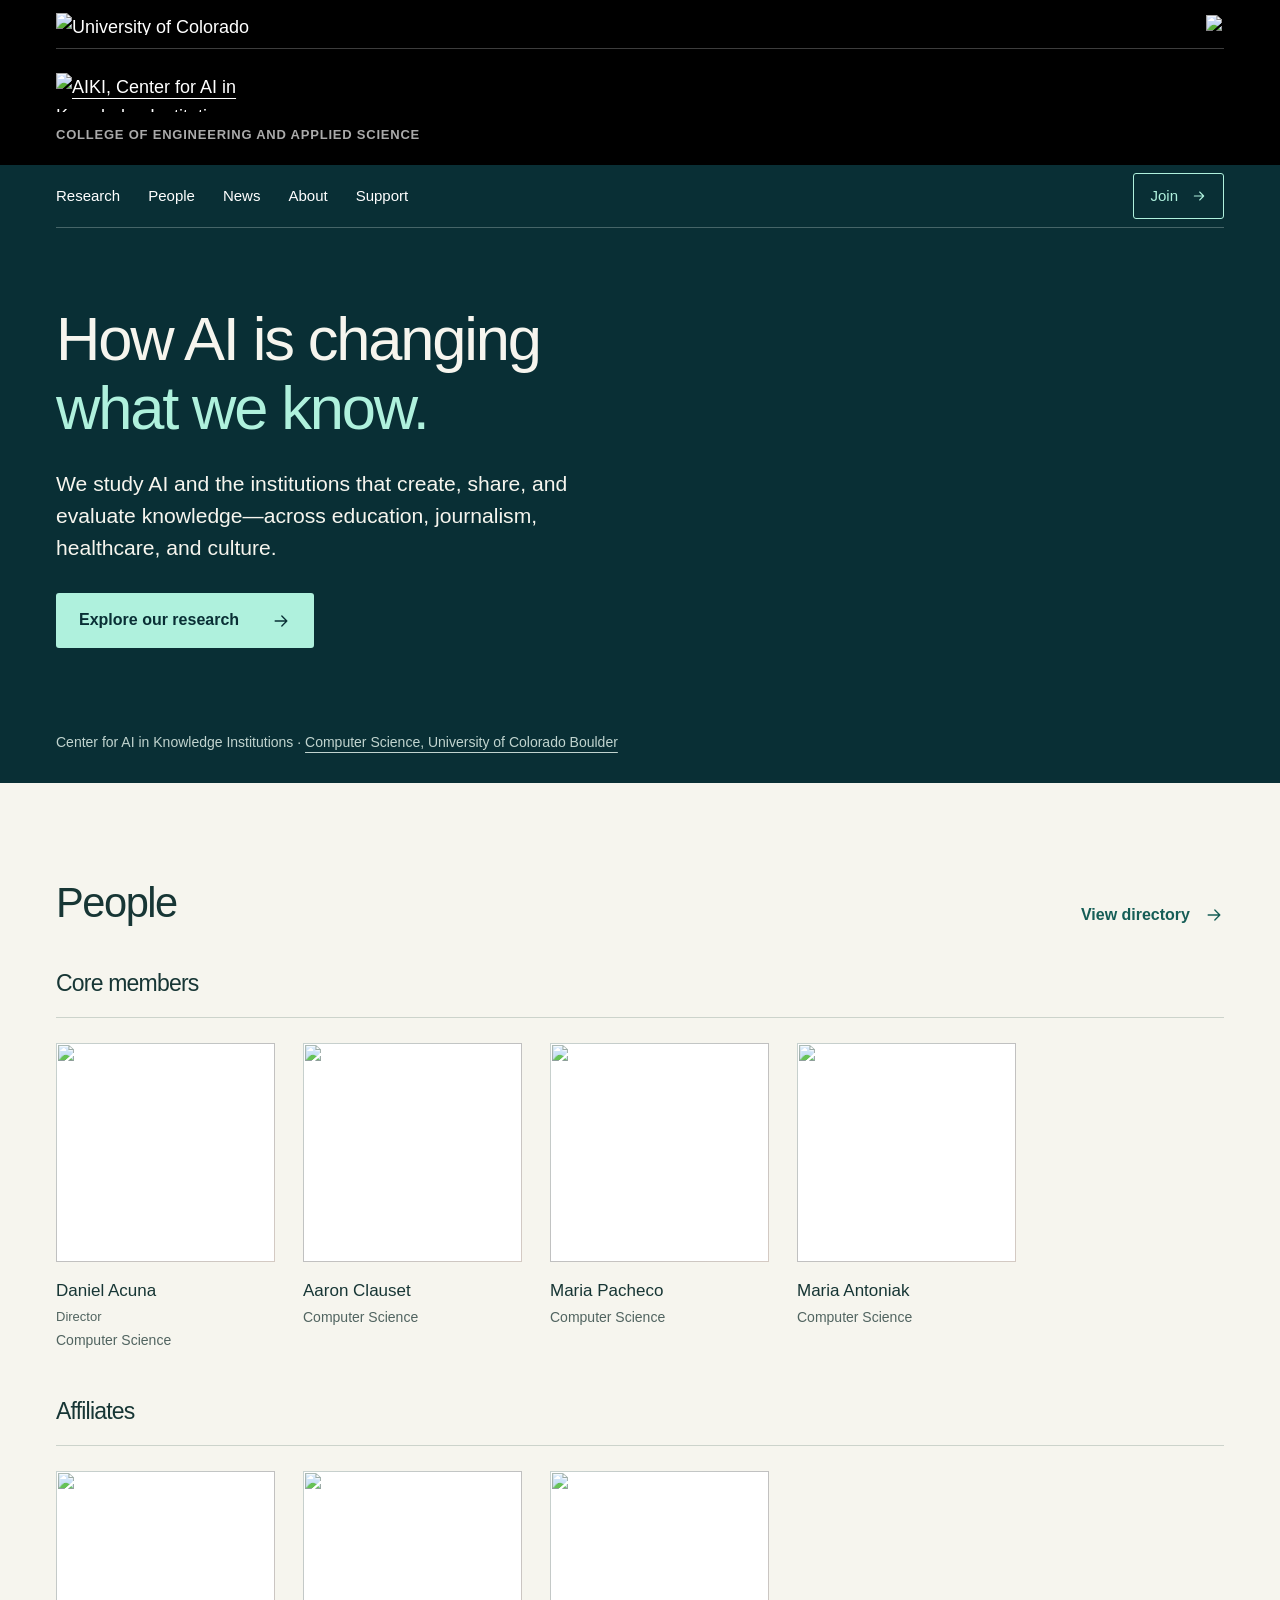
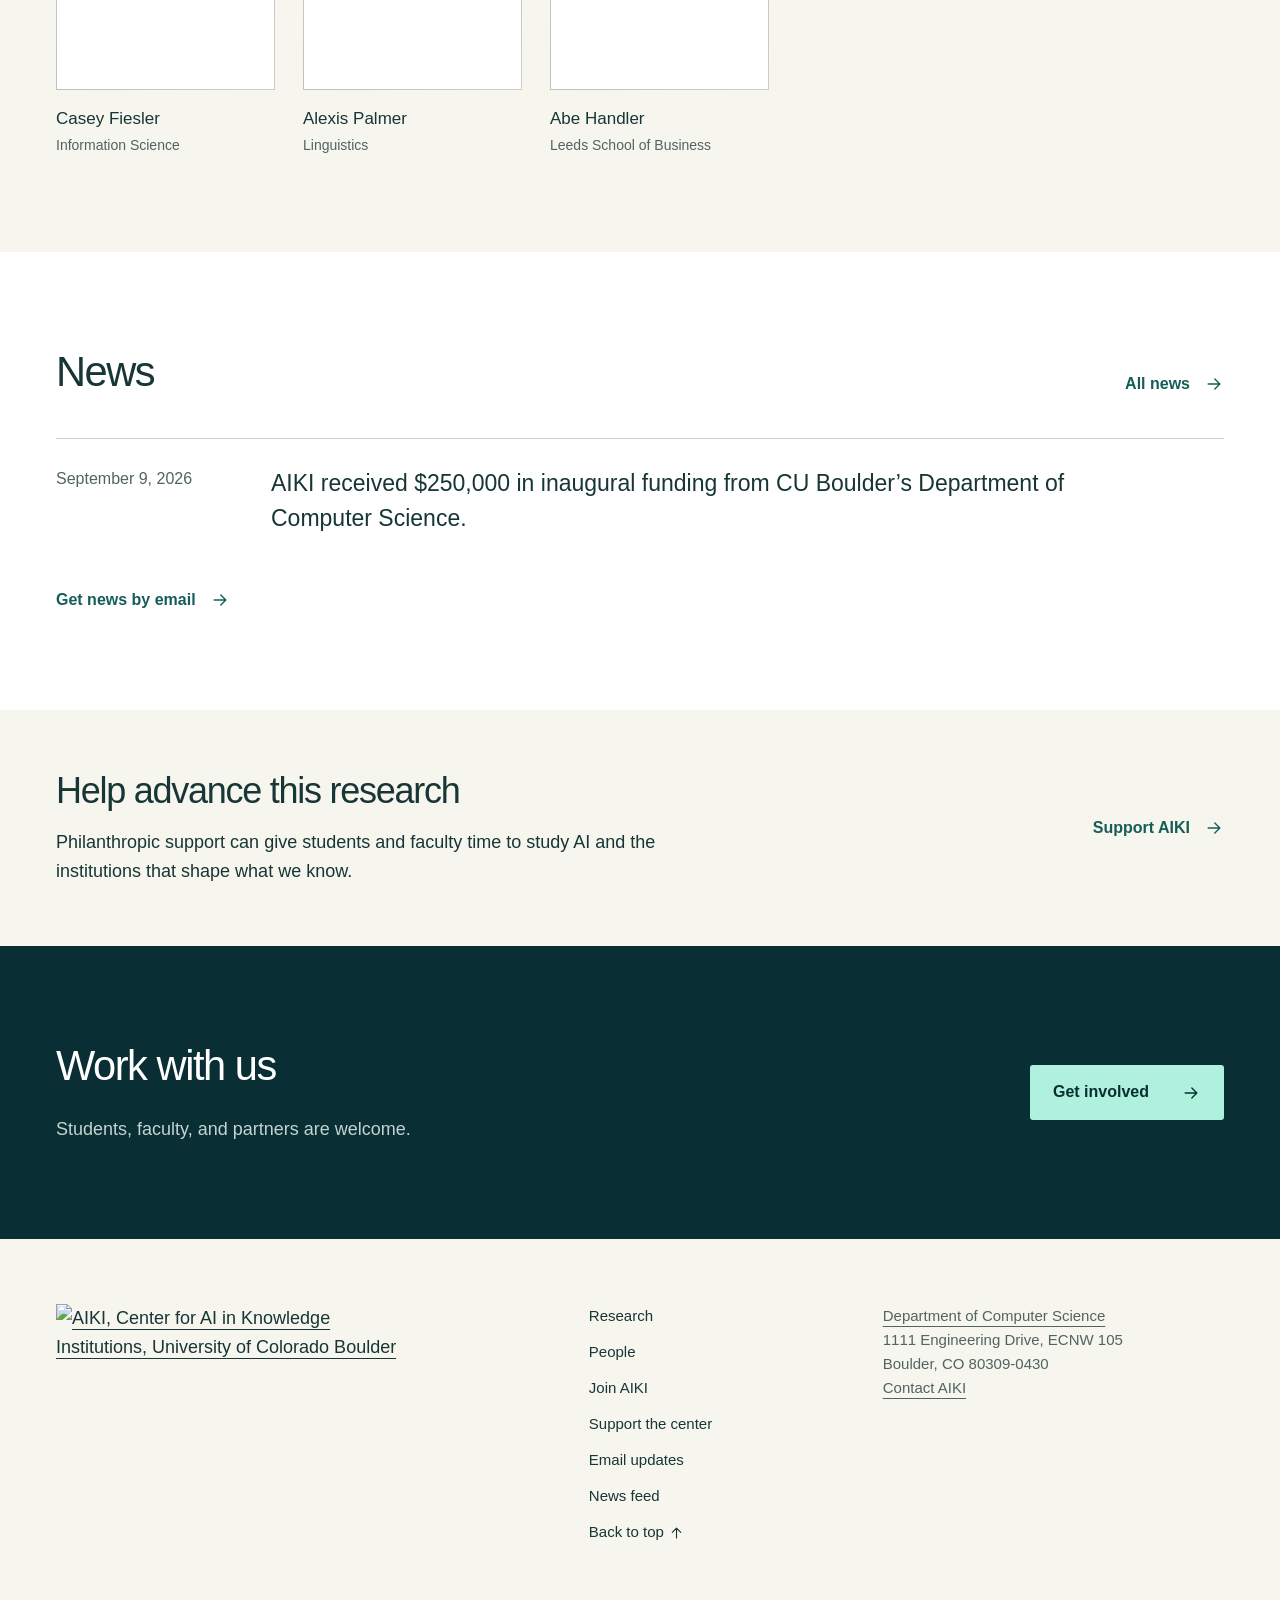
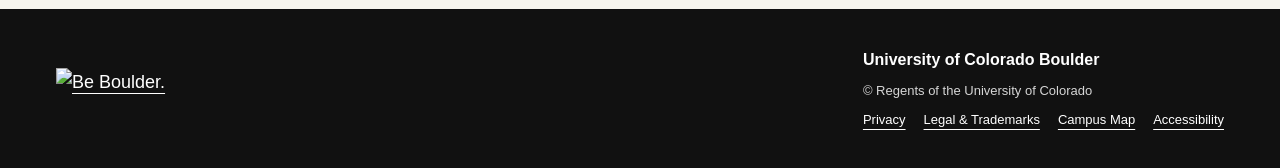
==== index.html @ d75e4e89 "Publish website" ====
<!doctype html>
<html lang="en">
<head>
  <meta charset="utf-8">
  <meta name="viewport" content="width=device-width, initial-scale=1">
  <meta name="theme-color" content="#000000">
  

<title>Center for AI in Knowledge Institutions – AIKI</title>
<meta name="description" content="AIKI at CU Boulder studies how institutions create and share knowledge, and how AI changes their work.">
<link rel="canonical" href="https://aiki.colorado.edu/">
<meta property="og:type" content="website">
<meta property="og:locale" content="en_US">
<meta property="og:site_name" content="AIKI">
<meta property="og:title" content="Center for AI in Knowledge Institutions – AIKI">
<meta property="og:description" content="AIKI at CU Boulder studies how institutions create and share knowledge, and how AI changes their work.">
<meta property="og:url" content="https://aiki.colorado.edu/">
<meta property="og:image" content="https://aiki.colorado.edu/assets/images/brand/social-card.png">
<meta property="og:image:width" content="1200">
<meta property="og:image:height" content="630">
<meta property="og:image:alt" content="AIKI, Center for AI in Knowledge Institutions, University of Colorado Boulder">
<meta name="twitter:card" content="summary_large_image">
<meta name="twitter:title" content="Center for AI in Knowledge Institutions – AIKI">
<meta name="twitter:description" content="AIKI at CU Boulder studies how institutions create and share knowledge, and how AI changes their work.">
<meta name="twitter:image" content="https://aiki.colorado.edu/assets/images/brand/social-card.png">

<script type="application/ld+json">
{
  "@context": "https://schema.org",
  "@graph": [
    {
      "@type": "ResearchOrganization",
      "@id": "https://aiki.colorado.edu/#organization",
      "name": "Center for AI in Knowledge Institutions",
      "alternateName": "AIKI",
      "url": "https://aiki.colorado.edu/",
      "logo": "https://aiki.colorado.edu/assets/images/brand/aiki-icon.svg",
      "description": "AIKI at CU Boulder studies how institutions create and share knowledge, and how AI changes their work.",
      "foundingDate": "2026-09-09",
      "address": {
        "@type": "PostalAddress",
        "streetAddress": "1111 Engineering Drive, ECNW 105",
        "addressLocality": "Boulder", "addressRegion": "CO",
        "postalCode": "80309-0430", "addressCountry": "US"
      },
      "parentOrganization": {
        "@type": "Organization", "name": "Department of Computer Science",
        "url": "https://www.colorado.edu/cs/",
        "parentOrganization": { "@type": "CollegeOrUniversity", "name": "University of Colorado Boulder", "url": "https://www.colorado.edu/" }
      },
      "member": [{"@id": "https://aiki.colorado.edu/people/#daniel-acuna"},{"@id": "https://aiki.colorado.edu/people/#aaron-clauset"},{"@id": "https://aiki.colorado.edu/people/#maria-pacheco"},{"@id": "https://aiki.colorado.edu/people/#maria-antoniak"},{"@id": "https://aiki.colorado.edu/people/#casey-fiesler"},{"@id": "https://aiki.colorado.edu/people/#alexis-palmer"},{"@id": "https://aiki.colorado.edu/people/#abe-handler"}]
    },
    
    {
      "@type": "Person", "@id": "https://aiki.colorado.edu/people/#daniel-acuna",
      "name": "Daniel Acuna",
      "jobTitle": ["Director · Associate Professor"],
      "worksFor": { "@type": "CollegeOrUniversity", "name": "University of Colorado Boulder", "url": "https://www.colorado.edu/" },
      "affiliation": [{ "@id": "https://aiki.colorado.edu/#organization" }, { "@type": "Organization", "name": "Computer Science", "parentOrganization": { "@type": "CollegeOrUniversity", "name": "University of Colorado Boulder" } }, { "@type": "Organization", "name": "Information Science" }],
      
      "url": "https://www.colorado.edu/cs/daniel-acuna",
      "sameAs": ["https://www.colorado.edu/cs/daniel-acuna","https://acuna.io/"]
    },
    
    {
      "@type": "Person", "@id": "https://aiki.colorado.edu/people/#aaron-clauset",
      "name": "Aaron Clauset",
      "jobTitle": ["Professor", "Associate Chair for Faculty Affairs"],
      "worksFor": { "@type": "CollegeOrUniversity", "name": "University of Colorado Boulder", "url": "https://www.colorado.edu/" },
      "affiliation": [{ "@id": "https://aiki.colorado.edu/#organization" }, { "@type": "Organization", "name": "Computer Science", "parentOrganization": { "@type": "CollegeOrUniversity", "name": "University of Colorado Boulder" } }, { "@type": "Organization", "name": "BioFrontiers Institute" }, { "@type": "Organization", "name": "Santa Fe Institute" }, { "@type": "Organization", "name": "Applied Mathematics" }, { "@type": "Organization", "name": "Ecology and Evolutionary Biology" }, { "@type": "Organization", "name": "Information Science" }],
      "award": ["AAAS Fellow (2025)","Network Science Society Fellow (2023)","Erdős–Rényi Prize in Network Science (2016)","NSF CAREER Award (2015)"],
      "url": "https://www.colorado.edu/cs/aaron-clauset",
      "sameAs": ["https://www.colorado.edu/cs/aaron-clauset","https://aaronclauset.github.io/"]
    },
    
    {
      "@type": "Person", "@id": "https://aiki.colorado.edu/people/#maria-pacheco",
      "name": "Maria Pacheco",
      "jobTitle": ["Assistant Professor"],
      "worksFor": { "@type": "CollegeOrUniversity", "name": "University of Colorado Boulder", "url": "https://www.colorado.edu/" },
      "affiliation": [{ "@id": "https://aiki.colorado.edu/#organization" }, { "@type": "Organization", "name": "Computer Science", "parentOrganization": { "@type": "CollegeOrUniversity", "name": "University of Colorado Boulder" } }, { "@type": "Organization", "name": "Institute of Cognitive Science" }, { "@type": "Organization", "name": "Information Science" }],
      
      "url": "https://www.colorado.edu/ics/maria-pacheco",
      "sameAs": ["https://www.colorado.edu/ics/maria-pacheco","https://blast-cu.github.io/mlpacheco/"]
    },
    
    {
      "@type": "Person", "@id": "https://aiki.colorado.edu/people/#maria-antoniak",
      "name": "Maria Antoniak",
      "jobTitle": ["Assistant Professor"],
      "worksFor": { "@type": "CollegeOrUniversity", "name": "University of Colorado Boulder", "url": "https://www.colorado.edu/" },
      "affiliation": [{ "@id": "https://aiki.colorado.edu/#organization" }, { "@type": "Organization", "name": "Computer Science", "parentOrganization": { "@type": "CollegeOrUniversity", "name": "University of Colorado Boulder" } }, { "@type": "Organization", "name": "Information Science" }],
      
      "url": "https://www.colorado.edu/cs/maria-antoniak",
      "sameAs": ["https://www.colorado.edu/cs/maria-antoniak","https://maria-antoniak.github.io/"]
    },
    
    {
      "@type": "Person", "@id": "https://aiki.colorado.edu/people/#casey-fiesler",
      "name": "Casey Fiesler",
      "jobTitle": ["Associate Professor", "William R. Payden Endowed Professor", "Associate Chair of Graduate Studies"],
      "worksFor": { "@type": "CollegeOrUniversity", "name": "University of Colorado Boulder", "url": "https://www.colorado.edu/" },
      "affiliation": [{ "@id": "https://aiki.colorado.edu/#organization" }, { "@type": "Organization", "name": "Information Science", "parentOrganization": { "@type": "CollegeOrUniversity", "name": "University of Colorado Boulder" } }, { "@type": "Organization", "name": "Computer Science" }, { "@type": "Organization", "name": "ATLAS Institute" }, { "@type": "Organization", "name": "Silicon Flatirons Center" }],
      "award": ["NSF CAREER Award (2021)"],
      "url": "https://www.colorado.edu/cmdi/people/information-science/casey-fiesler",
      "sameAs": ["https://www.colorado.edu/cmdi/people/information-science/casey-fiesler","https://caseyfiesler.com/"]
    },
    
    {
      "@type": "Person", "@id": "https://aiki.colorado.edu/people/#alexis-palmer",
      "name": "Alexis Palmer",
      "jobTitle": ["Associate Professor"],
      "worksFor": { "@type": "CollegeOrUniversity", "name": "University of Colorado Boulder", "url": "https://www.colorado.edu/" },
      "affiliation": [{ "@id": "https://aiki.colorado.edu/#organization" }, { "@type": "Organization", "name": "Linguistics", "parentOrganization": { "@type": "CollegeOrUniversity", "name": "University of Colorado Boulder" } }, { "@type": "Organization", "name": "Center for Computational Language and Education Research (CLEAR)" }, { "@type": "Organization", "name": "Computer Science" }, { "@type": "Organization", "name": "Institute of Cognitive Science" }],
      "award": ["NSF CAREER Award"],
      "url": "https://www.colorado.edu/linguistics/alexis-palmer",
      "sameAs": ["https://www.colorado.edu/linguistics/alexis-palmer","https://alexispalmer.github.io/"]
    },
    
    {
      "@type": "Person", "@id": "https://aiki.colorado.edu/people/#abe-handler",
      "name": "Abe Handler",
      "jobTitle": ["Assistant Professor"],
      "worksFor": { "@type": "CollegeOrUniversity", "name": "University of Colorado Boulder", "url": "https://www.colorado.edu/" },
      "affiliation": [{ "@id": "https://aiki.colorado.edu/#organization" }, { "@type": "Organization", "name": "Leeds School of Business", "parentOrganization": { "@type": "CollegeOrUniversity", "name": "University of Colorado Boulder" } }],
      
      "url": "https://www.colorado.edu/business/leeds-directory/faculty/abe-handler",
      "sameAs": ["https://www.colorado.edu/business/leeds-directory/faculty/abe-handler","https://www.abehandler.com/"]
    },
    
    {
      "@type": "WebSite", "@id": "https://aiki.colorado.edu/#website",
      "name": "AIKI", "url": "https://aiki.colorado.edu/",
      "publisher": { "@id": "https://aiki.colorado.edu/#organization" }, "inLanguage": "en"
    },
    {
      "@type": "WebPage", "@id": "https://aiki.colorado.edu/#webpage",
      "name": "Center for AI in Knowledge Institutions",
      "description": "AIKI at CU Boulder studies how institutions create and share knowledge, and how AI changes their work.",
      "url": "https://aiki.colorado.edu/",
      "isPartOf": { "@id": "https://aiki.colorado.edu/#website" },
      "about": { "@id": "https://aiki.colorado.edu/#organization" }
    }
  ]
}
</script>


  

<script>
  (() => {
    const measurementId = "G-V90MS4R9FE";
    const siteOrigin = new URL("https://aiki.colorado.edu").origin;
    // Production only. Respect browser privacy preferences and the GA opt-out flag.
    if (location.origin !== siteOrigin || navigator.globalPrivacyControl === true ||
        navigator.doNotTrack === '1' || window['ga-disable-' + measurementId]) return;
    window.dataLayer = window.dataLayer || [];
    window.gtag = function () { window.dataLayer.push(arguments); };
    let referrerOrigin = '';
    try { referrerOrigin = new URL(document.referrer).origin + '/'; } catch (_) {}
    window.gtag('js', new Date());
    window.gtag('set', {
      allow_google_signals: false,
      allow_ad_personalization_signals: false,
      // Query strings and fragments may contain visitor-supplied information.
      page_location: "https://aiki.colorado.edu/",
      page_referrer: referrerOrigin
    });
    window.gtag('config', measurementId);
    window.aikiAnalyticsEnabled = true;
    const tag = document.createElement('script');
    tag.async = true;
    tag.referrerPolicy = 'origin';
    tag.src = 'https://www.googletagmanager.com/gtag/js?id=' + encodeURIComponent(measurementId);
    document.head.appendChild(tag);
  })();
</script>


  <link rel="icon" href="/assets/images/brand/favicon-32.png" type="image/png" sizes="32x32">
  <link rel="icon" href="/assets/images/brand/aiki-icon.svg" type="image/svg+xml">
  <link rel="apple-touch-icon" href="/assets/images/brand/apple-touch-icon.png" sizes="180x180">
  <link rel="preload" href="/assets/fonts/sora-latin.woff2" as="font" type="font/woff2" crossorigin>
  <link rel="preload" href="/assets/fonts/hanken-latin.woff2" as="font" type="font/woff2" crossorigin>
  <link rel="stylesheet" href="/assets/css/aiki.css">
  <link rel="alternate" type="application/atom+xml" title="AIKI news" href="/feed.xml">
  <script src="/assets/js/aiki.js" defer></script>
  <script type="application/json" id="engagement-areas">[{"id":"knowledge-production","title":"Knowledge creation","path":"/research/knowledge-production/"},{"id":"knowledge-integrity","title":"Trust and reliability","path":"/research/knowledge-integrity/"},{"id":"ai-mediated-text","title":"AI and language","path":"/research/ai-mediated-text/"},{"id":"power-and-narrative","title":"Power and influence","path":"/research/power-and-narrative/"}]</script>
  <script src="/assets/js/engagement.js" defer></script>
  <script type="module" src="/assets/js/home-archive.js"></script>
</head>
<body id="top" data-page-path="/" data-baseurl="" class="is-home">
  <!--
THESIS: Knowledge changes its own conditions of production; a flowing atlas makes the recursive relationship visible.
OWN-WORLD: Deep teal, mint, apricot and warm paper; Sora and Hanken; continuous vector paths and flat ruled research records.
STORY: Understand both directions of the AI/institutions relationship, follow a research question to evidence, and find the people to work with.
FIRST VIEWPORT: A large left-aligned statement on deep teal; mint emphasis; an ASCII archive centered beside the text in its own column; one mint research action. Theme explanations live on Research, keeping the opening brief.
FORM: Knowledge currents, grounded direction 5, seed ad260bd6. Daniel selected Images among words: ASCII landscapes, botanical studies, and cellular imagery among an opening character lattice. The homepage keeps the slow continuous archive cycle with a subtle local hover response and static reduced-motion art. The pause control was removed at Daniel's request. Profile photographs stay in color with a light wash that clears on hover or focus. No annotations appear in the archive.
FINISH: unreviewed and undocumented is unfinished; this build ends with the finish review, the verdict, DESIGN.md, and every shipping raster carrying its provenance
-->
  <a class="skip-link" href="#main">Skip to content</a>
  <header class="site-header">
  <div class="ucb-brand-bar ucb-brand-bar-black">
    <div class="brand-bar-inner">
      <a class="ucb-home-link" href="https://www.colorado.edu/"><img class="ucb-logo" src="/assets/images/cu-boulder-logo-text-white.svg" width="240" height="22" alt="University of Colorado Boulder"></a>
      <a class="ucb-search-link" href="https://www.colorado.edu/search"><img class="ucb-search" src="/assets/images/search-white.svg" width="18" height="18" alt="Search Colorado.edu"></a>
    </div>
  </div>
  <div class="site-name-bar ucb black">
    <div class="header-inner">
      <div class="site-name">
        <a class="brand" href="/"><img src="/assets/images/brand/aiki-lockup-compact-white.svg" width="557" height="86" alt="AIKI, Center for AI in Knowledge Institutions"></a>
        <p class="affiliation"><a href="https://www.colorado.edu/engineering">College of Engineering and Applied Science</a></p>
      </div>
      <button class="menu-toggle" aria-expanded="false" aria-controls="primary-nav" hidden>Menu <span class="menu-lines" aria-hidden="true"></span></button>
    </div>
  </div>
  <div class="nav-bar">
    <nav id="primary-nav" class="primary-nav" aria-label="Main">
      <a href="/research/">Research</a><a href="/people/">People</a><a href="/news/">News</a><a href="/about/">About</a><a href="/support/">Support</a><a href="/join/" class="nav-join">Join<svg class="arrow-icon" width="20" height="20" viewBox="0 0 24 24" fill="none" aria-hidden="true"><path d="M5 12h14m-6-6 6 6-6 6" stroke="currentColor" stroke-width="1.6" stroke-linecap="round" stroke-linejoin="round"/></svg>
</a>
    </nav>
  </div>
</header>

  <script>
// Initialize immediately after the header is parsed, before the reading column
// paints. With JavaScript disabled, all navigation links remain visible.
(() => {
  const header = document.querySelector('.site-header');
  const menu = document.querySelector('.menu-toggle');
  const nav = document.querySelector('#primary-nav');
  if (header && menu && nav) {
    const narrow = window.matchMedia('(max-width: 1060px)');
    const setMenu = (open, returnFocus = false) => {
      menu.setAttribute('aria-expanded', String(open));
      nav.hidden = narrow.matches && !open;
      if (returnFocus) menu.focus();
    };
    header.classList.add('nav-ready');
    menu.hidden = false;
    setMenu(false);
    menu.addEventListener('click', () => setMenu(menu.getAttribute('aria-expanded') !== 'true'));
    document.addEventListener('keydown', (event) => {
      if (event.key === 'Escape' && menu.getAttribute('aria-expanded') === 'true') setMenu(false, true);
    });
    document.addEventListener('click', (event) => {
      if (!header.contains(event.target) && menu.getAttribute('aria-expanded') === 'true') setMenu(false);
    });
    nav.addEventListener('click', (event) => { if (event.target.closest('a')) setMenu(false); });
    narrow.addEventListener('change', () => setMenu(false));
  }
})();
</script>

  <main id="main" tabindex="-1">
  <section class="home-opening">
    <div class="wrap">
      <div class="home-hero">
        <div class="hero-copy">
          <h1>How AI is changing <span>what we know.</span></h1>
          <p class="hero-intro">We study AI and the institutions that create, share, and evaluate knowledge—across education, journalism, healthcare, and culture.</p>
          <a class="button button-primary" href="/research/">Explore our research <svg class="arrow-icon" width="20" height="20" viewBox="0 0 24 24" fill="none" aria-hidden="true"><path d="M5 12h14m-6-6 6 6-6 6" stroke="currentColor" stroke-width="1.6" stroke-linecap="round" stroke-linejoin="round" /></svg>
</a>
        </div>
        <div class="hero-flow drawing" aria-hidden="true">
          <picture>
            <source media="(max-width: 600px)" srcset="/assets/images/illustrations/knowledge-archive-compact.svg" />
            <img src="/assets/images/illustrations/knowledge-archive.svg" alt="" width="720" height="460" decoding="async" />
          </picture>
          <canvas id="knowledge-archive" data-knowledge-archive=""></canvas>
        </div>
      </div>
      <p class="home-affiliation">Center for AI in Knowledge Institutions · <a href="https://www.colorado.edu/cs/">Computer Science, University of Colorado Boulder</a></p>
    </div>
    <button class="archive-toggle" type="button" aria-label="Pause animation" aria-controls="knowledge-archive" data-playing="true" hidden="">
      <svg viewBox="0 0 24 24" fill="none" stroke="currentColor" stroke-width="1.5" stroke-linecap="round" stroke-linejoin="round" aria-hidden="true"><path class="archive-pause" d="M9 5v14M15 5v14" /><path class="archive-play" d="m8 5 11 7-11 7Z" /></svg>
    </button>
  </section>
  <section class="wrap section-space home-people">
    <div class="section-heading"><h2>People</h2><a class="text-link" href="/people/">View directory <svg class="arrow-icon" width="20" height="20" viewBox="0 0 24 24" fill="none" aria-hidden="true"><path d="M5 12h14m-6-6 6 6-6 6" stroke="currentColor" stroke-width="1.6" stroke-linecap="round" stroke-linejoin="round" /></svg>
</a></div>
    <div class="home-people-groups">
      <section class="home-people-group" aria-labelledby="home-core"><h3 id="home-core">Core members</h3>
        
        <div class="people-strip">
  
  <a href="/people/#daniel-acuna">
    <span class="portrait-frame"><img class="strip-portrait" src="/assets/images/people/photos/daniel-acuna.webp" srcset="/assets/images/people/photos/daniel-acuna-320.webp 320w, /assets/images/people/photos/daniel-acuna.webp 640w" sizes="(max-width: 360px) calc((100vw - 52px) / 2), (max-width: 600px) calc((100vw - 60px) / 2), (max-width: 1040px) calc((100vw - 164px) / 4), 219px" style="object-position: 50% 50%" alt="" width="320" height="320" loading="lazy" decoding="async" /></span>
    <span class="strip-name">Daniel Acuna</span>
    <span class="strip-role">Director</span>
    <span class="strip-unit">Computer Science</span>
  </a>
  
  <a href="/people/#aaron-clauset">
    <span class="portrait-frame"><img class="strip-portrait" src="/assets/images/people/photos/aaron-clauset.webp" srcset="/assets/images/people/photos/aaron-clauset-320.webp 320w, /assets/images/people/photos/aaron-clauset.webp 640w" sizes="(max-width: 360px) calc((100vw - 52px) / 2), (max-width: 600px) calc((100vw - 60px) / 2), (max-width: 1040px) calc((100vw - 164px) / 4), 219px" style="object-position: 50% 42%" alt="" width="320" height="320" loading="lazy" decoding="async" /></span>
    <span class="strip-name">Aaron Clauset</span>
    
    <span class="strip-unit">Computer Science</span>
  </a>
  
  <a href="/people/#maria-pacheco">
    <span class="portrait-frame"><img class="strip-portrait" src="/assets/images/people/photos/maria-pacheco.webp" srcset="/assets/images/people/photos/maria-pacheco-320.webp 320w, /assets/images/people/photos/maria-pacheco.webp 640w" sizes="(max-width: 360px) calc((100vw - 52px) / 2), (max-width: 600px) calc((100vw - 60px) / 2), (max-width: 1040px) calc((100vw - 164px) / 4), 219px" style="object-position: 50% 37%" alt="" width="320" height="320" loading="lazy" decoding="async" /></span>
    <span class="strip-name">Maria Pacheco</span>
    
    <span class="strip-unit">Computer Science</span>
  </a>
  
  <a href="/people/#maria-antoniak">
    <span class="portrait-frame"><img class="strip-portrait" src="/assets/images/people/photos/maria-antoniak.webp" srcset="/assets/images/people/photos/maria-antoniak-320.webp 320w, /assets/images/people/photos/maria-antoniak.webp 640w" sizes="(max-width: 360px) calc((100vw - 52px) / 2), (max-width: 600px) calc((100vw - 60px) / 2), (max-width: 1040px) calc((100vw - 164px) / 4), 219px" style="object-position: 50% 12%" alt="" width="320" height="320" loading="lazy" decoding="async" /></span>
    <span class="strip-name">Maria Antoniak</span>
    
    <span class="strip-unit">Computer Science</span>
  </a>
  
</div>

      </section>
      <section class="home-people-group home-affiliates" aria-labelledby="home-affiliates"><h3 id="home-affiliates">Affiliates</h3>
        
        <div class="people-strip">
  
  <a href="/people/#casey-fiesler">
    <span class="portrait-frame"><img class="strip-portrait" src="/assets/images/people/photos/casey-fiesler.webp" srcset="/assets/images/people/photos/casey-fiesler-320.webp 320w, /assets/images/people/photos/casey-fiesler.webp 640w" sizes="(max-width: 360px) calc((100vw - 52px) / 2), (max-width: 600px) calc((100vw - 60px) / 2), (max-width: 1040px) calc((100vw - 164px) / 4), 219px" style="object-position: 50% 42%" alt="" width="320" height="320" loading="lazy" decoding="async" /></span>
    <span class="strip-name">Casey Fiesler</span>
    
    <span class="strip-unit">Information Science</span>
  </a>
  
  <a href="/people/#alexis-palmer">
    <span class="portrait-frame"><img class="strip-portrait" src="/assets/images/people/photos/alexis-palmer.webp" srcset="/assets/images/people/photos/alexis-palmer-320.webp 320w, /assets/images/people/photos/alexis-palmer.webp 640w" sizes="(max-width: 360px) calc((100vw - 52px) / 2), (max-width: 600px) calc((100vw - 60px) / 2), (max-width: 1040px) calc((100vw - 164px) / 4), 219px" style="object-position: 50% 34%" alt="" width="320" height="320" loading="lazy" decoding="async" /></span>
    <span class="strip-name">Alexis Palmer</span>
    
    <span class="strip-unit">Linguistics</span>
  </a>
  
  <a href="/people/#abe-handler">
    <span class="portrait-frame"><img class="strip-portrait" src="/assets/images/people/photos/abe-handler.webp" srcset="/assets/images/people/photos/abe-handler-320.webp 320w, /assets/images/people/photos/abe-handler.webp 640w" sizes="(max-width: 360px) calc((100vw - 52px) / 2), (max-width: 600px) calc((100vw - 60px) / 2), (max-width: 1040px) calc((100vw - 164px) / 4), 219px" style="object-position: 50% 40%" alt="" width="320" height="320" loading="lazy" decoding="async" /></span>
    <span class="strip-name">Abe Handler</span>
    
    <span class="strip-unit">Leeds School of Business</span>
  </a>
  
</div>

      </section>
    </div>
  </section>
  <section class="news-section section-space"><div class="wrap"><div class="section-heading"><h2>News</h2><a class="text-link" href="/news/">All news <svg class="arrow-icon" width="20" height="20" viewBox="0 0 24 24" fill="none" aria-hidden="true"><path d="M5 12h14m-6-6 6 6-6 6" stroke="currentColor" stroke-width="1.6" stroke-linecap="round" stroke-linejoin="round" /></svg>
</a></div><ul class="news-list">
<li class="news-item" id="event-aiki-inaugural-funding"><div class="news-date">September 9, 2026</div><div class="news-description">AIKI received $250,000 in inaugural funding from CU Boulder’s Department of Computer Science.</div></li>
</ul>
<a class="text-link news-subscribe-link" href="/join/#newsletter">Get news by email <svg class="arrow-icon" width="20" height="20" viewBox="0 0 24 24" fill="none" aria-hidden="true"><path d="M5 12h14m-6-6 6 6-6 6" stroke="currentColor" stroke-width="1.6" stroke-linecap="round" stroke-linejoin="round" /></svg>
</a></div></section>
  <section class="home-support wrap" aria-labelledby="home-support-heading"><div><h2 id="home-support-heading">Help advance this research</h2><p>Philanthropic support can give students and faculty time to study AI and the institutions that shape what we know.</p></div><a class="text-link" href="/support/">Support AIKI <svg class="arrow-icon" width="20" height="20" viewBox="0 0 24 24" fill="none" aria-hidden="true"><path d="M5 12h14m-6-6 6 6-6 6" stroke="currentColor" stroke-width="1.6" stroke-linecap="round" stroke-linejoin="round" /></svg>
</a></section>
  <section class="join-strip section-space">
  <div class="wrap join-inner"><div><h2>Work with us</h2><p>Students, faculty, and partners are welcome.</p></div><a class="button button-light" href="/join/">Get involved <svg class="arrow-icon" width="20" height="20" viewBox="0 0 24 24" fill="none" aria-hidden="true"><path d="M5 12h14m-6-6 6 6-6 6" stroke="currentColor" stroke-width="1.6" stroke-linecap="round" stroke-linejoin="round" /></svg>
</a></div>
</section>

</main>

  <footer class="site-footer">
  <div class="wrap footer-main">
    <div class="footer-identity">
      <a href="/"><img src="/assets/images/brand/aiki-lockup.svg" alt="AIKI, Center for AI in Knowledge Institutions, University of Colorado Boulder" width="557" height="100" loading="lazy"></a>
    </div>
    <nav class="footer-nav" aria-label="Footer">
      <a href="/research/">Research</a>
      <a href="/people/">People</a>
      <a href="/join/">Join AIKI</a>
      <a href="/support/">Support the center</a>
      <a href="/join/#newsletter">Email updates</a>
      <a href="/feed.xml">News feed</a>
      <a href="#top" class="back-to-top">Back to top <svg class="arrow-icon" width="20" height="20" viewBox="0 0 24 24" fill="none" aria-hidden="true"><path d="M5 12h14m-6-6 6 6-6 6" stroke="currentColor" stroke-width="1.6" stroke-linecap="round" stroke-linejoin="round"/></svg>
</a>
    </nav>
    <address>
      <a href="https://www.colorado.edu/cs/">Department of Computer Science</a><br>
      1111 Engineering Drive, ECNW 105<br>
      Boulder, CO 80309-0430<br>
      <a class="footer-contact" href="/about/#contact">Contact AIKI</a>
    </address>
  </div>
  <div class="university-footer">
    <div class="wrap university-inner ucb-footer">
      <a class="be-boulder" href="https://www.colorado.edu/"><img class="ucb-footer-be-boulder" src="/assets/images/be-boulder-white.svg" width="240" height="41" alt="Be Boulder." loading="lazy"></a>
      <div class="university-details">
        <a class="ucb-home-link" href="https://www.colorado.edu/">University of Colorado Boulder</a>
        <p>© Regents of the University of Colorado</p>
        <nav class="ucb-footer-links" aria-label="University resources"><a href="https://www.colorado.edu/compliance/policies/privacy-statement">Privacy</a><a href="https://www.colorado.edu/about/legal-trademarks">Legal &amp; Trademarks</a><a href="https://www.colorado.edu/map/">Campus Map</a><a href="https://www.colorado.edu/accessibility">Accessibility</a></nav>
      </div>
    </div>
  </div>
</footer>

</body>
</html>
---- assets/css/aiki.css ----
@font-face {
  font-family: Sora;
  src: url('../fonts/sora-latin.woff2') format('woff2');
  font-style: normal;
  font-weight: 400 700;
  font-display: swap;
}
@font-face {
  font-family: 'Hanken Grotesk';
  src: url('../fonts/hanken-latin.woff2') format('woff2');
  font-style: normal;
  font-weight: 400 700;
  font-display: swap;
}

:root {
  --paper: #ffffff;
  --surface: #f6f5ee;
  --ink: #111111;
  --text: #173635;
  --muted: #516460;
  --deep: #092f35;
  --deep-muted: #c1d4cf;
  --mint: #aff1dd;
  --mint-surface: #dceee6;
  --apricot: #ffc195;
  --apricot-surface: #f5e4d4;
  --line: #ccd3cb;
  --dark-line: #466568;
  --link: #155d56;
  --cu-gold: #cfb87c;
  --cu-black: #000000;
  --cu-gray: #aaaaaa;
  --display: Sora, sans-serif;
  --body: 'Hanken Grotesk', sans-serif;
  --ease: cubic-bezier(.16, 1, .3, 1);
}
*, *::before, *::after { box-sizing: border-box; }
html { scroll-behavior: smooth; scroll-padding-top: 32px; scrollbar-color: #61867e var(--surface); }
body { margin: 0; background: var(--surface); color: var(--text); font: 18px/1.6 var(--body); -webkit-font-smoothing: antialiased; }
::selection { background: var(--apricot); color: var(--deep); }
[hidden] { display: none !important; }
a { color: inherit; text-underline-offset: 5px; text-decoration-thickness: 1px; }
a:hover { text-decoration-thickness: 2px; }
a:focus-visible, button:focus-visible, input:focus-visible, select:focus-visible, summary:focus-visible { outline: 3px solid var(--link); outline-offset: 5px; }
button, input, select, textarea { font: inherit; color: inherit; }
button { cursor: pointer; }
button:disabled { cursor: not-allowed; opacity: .5; }
input, textarea { caret-color: var(--link); }
img, svg { max-width: 100%; }
img { display: block; height: auto; }
h1, h2, h3, h4, p, figure { margin: 0; }
h1, h2, h3, h4 { font-family: var(--display); font-weight: 500; line-height: 1.17; letter-spacing: -.035em; text-wrap: balance; }
h1 { font-size: clamp(44px, 5.3vw, 76px); }
h2 { font-size: clamp(30px, 3.25vw, 46px); }
h3 { font-size: 24px; }
p { text-wrap: pretty; }
ul, ol { padding-left: 24px; }
address { font-style: normal; }
.wrap { width: min(1280px, calc(100% - 112px)); margin-inline: auto; }
.section-space { padding-block: 96px; }
.section-heading { display: flex; align-items: end; justify-content: space-between; gap: 48px; margin-bottom: 42px; }
.section-heading > p { max-width: 420px; font-size: 20px; color: var(--muted); }
.section-heading > .text-link { flex-shrink: 0; }
.sr-only { position: absolute; width: 1px; height: 1px; padding: 0; margin: -1px; overflow: hidden; clip-path: inset(50%); white-space: nowrap; border: 0; }
.skip-link { position: fixed; left: 20px; top: -100px; z-index: 100; padding: 12px 20px; background: var(--mint); color: var(--deep); }
.skip-link:focus { top: 12px; }
.arrow-icon { flex-shrink: 0; vertical-align: middle; transition: transform .22s var(--ease); }
.button { display: inline-flex; align-items: center; justify-content: space-between; gap: 32px; min-height: 54px; padding: 15px 22px; border: 1px solid transparent; border-radius: 3px; font-size: 16px; font-weight: 600; line-height: 1.4; text-decoration: none; transition: background .2s, color .2s; }
.button-primary, .button-light { color: var(--deep); background: var(--mint); }
.button-primary:hover, .button-light:hover { background: #d3f8eb; }
.button-dark { color: var(--paper); background: var(--deep); }
.button-dark:hover { background: #174b4d; }
.button:hover .arrow-icon, .text-link:hover .arrow-icon { transform: translateX(4px); }
.text-link { display: inline-flex; align-items: center; gap: 14px; color: var(--link); font-size: 16px; font-weight: 600; text-decoration: none; }
.text-link:hover { text-decoration: underline; }
.lead { font-size: 23px; line-height: 1.5; }

/* CU's campus header comes first. The black site-name band holds the approved white
   lockup and the college affiliation; the navigation row keeps the site's own grounds. */
.site-header { position: relative; z-index: 10; }
.ucb-brand-bar, .site-name-bar { background: var(--cu-black); color: var(--paper); }
.brand-bar-inner { width: min(1392px, calc(100% - 112px)); min-height: 48px; margin: auto; display: flex; align-items: center; justify-content: space-between; gap: 20px; }
.ucb-home-link { display: block; flex: 0 1 240px; min-width: 160px; }
.ucb-logo { width: 100%; }
.ucb-search-link { display: grid; place-items: center; flex-shrink: 0; width: 44px; height: 44px; margin-right: -13px; }
.ucb-search { width: 18px; height: 18px; }
.ucb-brand-bar a:focus-visible, .site-name-bar a:focus-visible, .site-name-bar button:focus-visible { outline-color: var(--cu-gold); }
.ucb-search-link:focus-visible { outline-offset: -4px; }
/* A hairline keeps the CU lockup and the AIKI lockup visibly separate. */
.header-inner { width: min(1392px, calc(100% - 112px)); margin: auto; display: flex; align-items: center; justify-content: space-between; gap: 0 38px; border-top: 1px solid #3d3d3d; }
.site-name { flex: 1 1 0; min-width: 0; padding-block: 24px 22px; }
.brand { display: block; width: 250px; }
.brand img { width: 100%; }
.affiliation { margin-top: 14px; font-size: 13px; font-weight: 700; line-height: 1.35; letter-spacing: .06em; text-transform: uppercase; color: var(--cu-gray); }
.affiliation a { text-decoration: none; }
.affiliation a:hover { text-decoration: underline; }
.primary-nav { display: flex; width: min(1392px, calc(100% - 112px)); margin: auto; align-items: center; justify-content: flex-start; gap: 28px; border-bottom: 1px solid var(--line); font-size: 15px; line-height: 1.3; }
.primary-nav > a { padding-block: 16px; text-decoration: none; white-space: nowrap; }
.primary-nav > a:hover, .primary-nav > a[aria-current] { text-decoration: underline; text-decoration-thickness: 2px; text-underline-offset: 8px; }
.primary-nav .nav-join { display: flex; align-items: center; gap: 13px; margin-left: auto; margin-block: 8px; border: 1px solid var(--text); border-radius: 3px; padding: 12px 16px; }
.nav-join .arrow-icon { width: 16px; height: 16px; }
.menu-toggle { display: none; }
.is-home .nav-bar { color: var(--paper); background: var(--deep); }
.is-home .primary-nav { border-color: var(--dark-line); }
.is-home .nav-join { border-color: var(--mint); color: var(--mint); }
.is-home .nav-bar a:focus-visible { outline-color: var(--mint); }

/* Text and artwork share a centered row inside the capped content column. */
.home-opening { position: relative; background: var(--deep); color: var(--surface); overflow: clip; }
.home-hero { display: grid; grid-template-columns: repeat(2, minmax(0, 1fr)); align-items: center; gap: 48px; padding-block: 60px 44px; }
.hero-copy { position: relative; z-index: 1; min-width: 0; max-width: 600px; }
.hero-copy h1 { font-size: clamp(44px, 4.8vw, 72px); line-height: 1.12; }
.hero-copy h1 span { display: block; color: var(--mint); }
.hero-intro { max-width: 520px; margin-top: 26px; font-size: clamp(19px, 1.65vw, 24px); line-height: 1.5; }
.hero-copy .button { margin-top: 30px; }
/* Frame the drawing's occupied area; the canvas and SVG retain their 720 × 460 coordinates. */
.hero-flow { --frame-x: 64; --frame-y: 28; --frame-width: 576; --frame-height: 388; position: relative; width: 100%; aspect-ratio: var(--frame-width) / var(--frame-height); overflow: clip; pointer-events: none; }
.hero-flow canvas, .hero-flow img { position: absolute; left: calc(-100% * var(--frame-x) / var(--frame-width)); top: calc(-100% * var(--frame-y) / var(--frame-height)); width: calc(100% * 720 / var(--frame-width)); height: calc(100% * 460 / var(--frame-height)); max-width: none; object-fit: contain; }
.hero-flow canvas { opacity: 0; }
.hero-flow.is-ready canvas { opacity: 1; }
.hero-flow.is-ready img { opacity: 0; }
.archive-toggle { position: absolute; right: max(56px, calc((100% - 1280px) / 2)); bottom: 20px; z-index: 2; display: grid; place-items: center; width: 44px; height: 44px; padding: 0; color: var(--deep-muted); background: transparent; border: 1px solid var(--dark-line); border-radius: 3px; cursor: pointer; transition: color .2s, border-color .2s; }
.archive-toggle svg { width: 18px; height: 18px; }
.archive-toggle[data-playing="true"] .archive-play, .archive-toggle[data-playing="false"] .archive-pause { display: none; }
.archive-toggle:hover { color: var(--mint); border-color: var(--mint); }
.archive-toggle:focus-visible { outline-color: var(--mint); }
.home-opening a:focus-visible { outline-color: var(--mint); }
.theme-one { background: var(--mint); }
.theme-two { background: var(--apricot); }
.home-affiliation { position: relative; z-index: 1; padding-block: 22px 30px; padding-right: 64px; font-size: 14px; color: var(--deep-muted); }

/* Research and evidence use the same open row grammar. */
.research-rows { border-top: 1px solid var(--line); }
.research-row { display: grid; grid-template-columns: 82px 1fr 1.05fr 24px; gap: 26px; align-items: center; padding-block: 29px; border-bottom: 1px solid var(--line); text-decoration: none; background: transparent; }
.research-row h3 { font-size: 25px; }
.research-row p { font-size: 18px; color: var(--muted); max-width: 350px; }
.research-row:hover h3 { text-decoration: underline; text-underline-offset: 7px; }
.research-row:hover > .arrow-icon { transform: translateX(5px); }
.area-symbol { width: 72px; height: 72px; background: var(--mint-surface); color: var(--link); }
.theme-2 .area-symbol { background: var(--apricot-surface); color: #754629; }
.project-grid { display: grid; grid-template-columns: 1fr 1fr; gap: 36px; }
.project-card { min-width: 0; }
.project-art { height: 200px; overflow: hidden; background: var(--deep); color: var(--mint); }
.project-art-2 { color: var(--apricot); background: #293c3a; }
.project-art svg { width: 100%; height: 100%; }
.project-content { padding-top: 26px; }
.project-content h2 { font-size: 27px; line-height: 1.28; }
.project-content h2 a { text-decoration: none; }
.project-content h2 a:hover { text-decoration: underline; }
.project-content h2 .arrow-icon { width: 21px; }
.project-content p { margin-top: 18px; max-width: 56ch; }
.home-people-groups { display: grid; grid-template-columns: 1fr; gap: 48px; }
.home-people-group { min-width: 0; }
.home-people-group > h3 { font-size: 23px; padding-bottom: 20px; border-bottom: 1px solid var(--line); }
.people-strip { display: grid; grid-template-columns: repeat(4, minmax(0, 1fr)); gap: 28px; max-width: 960px; margin-top: 25px; }
.people-strip > a { text-decoration: none; font-size: 17px; line-height: 1.4; }
.people-strip > a:hover .strip-name { text-decoration: underline; }
.strip-initials { display: grid; place-items: center; width: 100%; aspect-ratio: 1; margin-bottom: 17px; background: var(--mint-surface); font: 500 clamp(26px, 3vw, 42px)/1 var(--display); color: var(--link); }
.people-strip .portrait-frame { margin-bottom: 17px; }
.home-affiliates .strip-initials { background: var(--apricot-surface); color: #754629; }
.strip-role { display: block; margin-top: 5px; font-size: 13px; color: var(--muted); }
.strip-unit { display: block; margin-top: 5px; font-size: 14px; color: var(--muted); }
.news-section { background: var(--paper); }
.news-list { margin: 0; padding: 0; list-style: none; }
.news-item { display: grid; grid-template-columns: 180px 1fr; gap: 35px; padding-block: 27px; border-top: 1px solid var(--line); }
.news-date { color: var(--muted); font-size: 16px; font-variant-numeric: tabular-nums; }
.news-description { max-width: 820px; font-size: 23px; line-height: 1.5; }
.news-subscribe-link { margin-top: 25px; }
.join-strip { color: var(--paper); background: var(--deep); }
.join-inner { display: flex; align-items: center; justify-content: space-between; gap: 45px; }
.join-inner p { margin-top: 24px; color: var(--deep-muted); }
.join-inner .button { flex-shrink: 0; }
.join-strip a:focus-visible { outline-color: var(--apricot); }

/* Reading surfaces keep a controlled measure inside the wide atlas. */
.interior-main { padding-block: 58px 96px; min-height: 55vh; }
.page-heading { max-width: 1030px; margin-bottom: 54px; }
.page-heading > p { max-width: 750px; margin-top: 27px; font-size: 23px; color: var(--muted); line-height: 1.5; }
.page-heading > .button { margin-top: 28px; }
.reading-layout { display: block; }
.reading-layout.with-toc { display: grid; grid-template-columns: 190px minmax(0, 790px); gap: 64px; }
.prose { max-width: 73ch; }
.prose p { margin-block: 0 20px; }
.prose > :last-child { margin-bottom: 0; }
.prose h2 { margin: 46px 0 20px; font-size: 31px; line-height: 1.25; }
.prose h3 { margin: 32px 0 16px; }
.prose > h2:first-child { margin-top: 0; }
.prose a { color: var(--link); }
.prose .button-dark { color: var(--paper); }
.prose li + li { margin-top: 12px; }
.contents-nav nav { position: sticky; top: 30px; font-size: 15px; }
.contents-title { font-weight: 600; margin-bottom: 15px; }
.contents-list { list-style: none; padding: 0; margin: 0; }
.contents-list li { margin-block: 0 12px; }
.contents-list a { text-decoration: none; color: var(--muted); }
.contents-list a:hover { text-decoration: underline; }
.section-nav { display: flex; gap: 28px; flex-wrap: wrap; border-block: 1px solid var(--line); padding-block: 19px; font-size: 16px; }
.section-nav a { text-decoration: none; }
.section-nav a:hover { text-decoration: underline; }
.breadcrumbs { display: flex; gap: 14px; align-items: center; flex-wrap: wrap; margin-bottom: 33px; font-size: 14px; color: var(--muted); }
.breadcrumbs a { color: var(--link); }
.research-themes { display: grid; grid-template-columns: 1fr 1fr; }
.theme-detail { padding: 40px 36px; color: var(--deep); }
.theme-detail h2 { font-size: 32px; }
.theme-detail > p { margin-top: 24px; }
.topic-heading { max-width: 950px; }
.topic-page .section-nav { margin-bottom: 32px; }
.topic-layout { display: grid; grid-template-columns: minmax(0, 760px) 260px; gap: 76px; justify-content: space-between; }
.topic-sidebar { align-self: start; padding: 25px; background: var(--mint-surface); font-size: 16px; }
.theme-2 .topic-sidebar { background: var(--apricot-surface); }
.topic-sidebar h2 { font-size: 20px; margin-bottom: 18px; }
.topic-sidebar h2:not(:first-child) { margin-top: 32px; }
.topic-sidebar ul { padding: 0; margin: 0; list-style: none; }
.topic-sidebar li { margin-top: 13px; }
.topic-sidebar a { text-decoration: none; }
.topic-sidebar a:hover { text-decoration: underline; }
.topic-sidebar .arrow-icon { width: 15px; }
.topic-people-group + .topic-people-group { margin-top: 24px; padding-top: 20px; border-top: 1px solid var(--line); }
.topic-people-group h3 { font: 600 14px/1.4 var(--body); letter-spacing: 0; color: var(--muted); }
.research-support { margin-top: 38px; padding-top: 2px; border-top: 1px solid var(--line); }
.prose .research-news-link { margin-top: 20px; font-size: 17px; }
.prose .content-updated { margin-top: 40px; font-size: 14px; color: var(--muted); }

/* Faculty initials are deliberate fallbacks, never invented portraits. */
.people-section { padding-top: 54px; }
.people-section > h2 { font-size: 32px; margin-bottom: 30px; }
.people-grid { display: grid; grid-template-columns: repeat(3, minmax(0, 1fr)); gap: 36px; }
.person { border-top: 1px solid var(--line); padding-top: 25px; min-width: 0; scroll-margin-top: 32px; }
.person-initials, .person-photo { width: 100%; max-width: 160px; height: 160px; margin-bottom: 22px; }
.person-initials { display: grid; place-items: center; background: var(--mint-surface); color: var(--link); font: 500 46px/1 var(--display); }
/* A soft photographic light wash shares the site palette; faces stay in color. */
.portrait-frame { position: relative; display: block; isolation: isolate; overflow: hidden; aspect-ratio: 1; background: var(--paper); }
.portrait-frame::after { content: ""; position: absolute; inset: 0; background: linear-gradient(135deg, var(--mint), transparent 50%, var(--apricot)); mix-blend-mode: soft-light; opacity: .7; pointer-events: none; transition: opacity .24s var(--ease); }
.person-portrait, .strip-portrait { display: block; width: 100%; height: 100%; object-fit: cover; }
.people-strip > a:focus-visible .portrait-frame::after, .person:focus-within .portrait-frame::after { opacity: 0; }
@media (hover: hover) {
  .people-strip > a:hover .portrait-frame::after, .person:hover .portrait-frame::after { opacity: 0; }
}
#affiliates .person-initials { background: var(--apricot-surface); color: #754629; }
.person h3 { font-size: 25px; }
.person-role { margin-top: 12px; font-size: 16px; }
.person-unit { margin-top: 3px; font-size: 15px; color: var(--muted); }
.person-distinction { margin-top: 10px; font-size: 15px; font-weight: 600; }
.person-leadership { margin-top: 10px; font-size: 15px; color: var(--muted); }
.person-appointments { display: grid; gap: 6px; padding: 0; margin: 16px 0 0; list-style: none; font-size: 15px; line-height: 1.5; color: var(--muted); }
.person-honors { margin-top: 22px; }
.person-honors h4 { font: 600 15px/1.5 var(--body); letter-spacing: 0; }
.person-honors ul { display: grid; gap: 7px; margin: 8px 0 0; padding: 0; list-style: none; font-size: 15px; line-height: 1.5; }
.person-honors a { color: var(--link); }
.honor-year { color: var(--muted); white-space: nowrap; font-variant-numeric: tabular-nums; }
.person-bio { margin-top: 21px; font-size: 17px; line-height: 1.6; }
.person-links { display: flex; gap: 18px; flex-wrap: wrap; margin-top: 18px; color: var(--link); font-size: 15px; }
.person-areas { display: flex; flex-wrap: wrap; gap: 7px 18px; padding: 0; margin: 16px 0 0; list-style: none; font-size: 16px; }
.person-areas a { color: var(--link); }
.home-support { display: flex; gap: 32px; justify-content: space-between; align-items: center; padding-block: 60px; }
.home-support h2 { font-size: clamp(26px, 3vw, 36px); margin-bottom: 16px; }
.home-support p { max-width: 60ch; margin-bottom: 0; }
.home-support > a { flex-shrink: 0; }
.support-actions { display: flex; flex-wrap: wrap; align-items: center; gap: 18px 32px; margin-top: 28px; }
.support-heading-link { font-size: 18px; }
.support-give { margin-block: 40px; padding: 30px; background: var(--mint-surface); }
.support-give h2 { margin-top: 0; }
.support-give .button { margin-top: 6px; }
.prose .support-give-note { margin-block: 22px 0; font-size: 16px; color: var(--muted); }
.support-purposes { margin: 0 0 24px; }
.support-purposes dt { font-weight: 650; margin-top: 25px; }
.support-purposes dd { margin: 8px 0 0; }
.support-area-list { list-style: none; padding: 0; }
.support-area-list li { border-top: 1px solid var(--line); padding: 16px 0; }
.support-area-list a { font-weight: 600; }
.support-area-list span { display: block; margin-top: 5px; font-size: 17px; }
.contact-panel [data-support-topic] { font-weight: 650; }
.director-grid .person { display: grid; grid-template-columns: 160px minmax(0, 620px); gap: 35px; }
.director-grid .person-bio { max-width: 70ch; }
.affiliate-callout { margin-top: 70px; padding: 36px; background: var(--mint-surface); }
.affiliate-callout h2 { font-size: 32px; }
.affiliate-callout p { margin-top: 18px; max-width: 64ch; }
.affiliate-callout .text-link { margin-top: 24px; }

/* Publication styles are retained for the unpublished archive. */
.publication-filters { display: flex; flex-wrap: wrap; gap: 9px; padding-block: 0 25px; }
.publication-filters a { padding: 11px 15px; border: 1px solid var(--line); border-radius: 3px; font-size: 15px; text-decoration: none; }
.publication-filters a:hover { background: var(--mint-surface); }
.publication-filters a[aria-current] { background: var(--deep); color: var(--paper); border-color: var(--deep); }
.publication-toolbar { display: flex; flex-wrap: wrap; justify-content: space-between; gap: 15px; font-size: 14px; color: var(--muted); border-top: 1px solid var(--line); padding-block: 18px 28px; }
.publication-year { display: grid; grid-template-columns: 112px minmax(0, 1fr); gap: 35px; padding-top: 32px; }
.publication-year > h2 { font-size: 33px; font-variant-numeric: tabular-nums; }
.publication-list { margin: 0; padding: 0; list-style: none; }
.publication { padding-block: 0 29px; margin-bottom: 29px; border-bottom: 1px solid var(--line); }
.publication h3 { font-size: 23px; line-height: 1.4; letter-spacing: -.022em; text-wrap: initial; }
.publication h3 a { text-decoration: none; }
.publication h3 a:hover { text-decoration: underline; }
.publication h3 .arrow-icon { width: 17px; height: 17px; }
.publication-authors { font-size: 16px; color: var(--muted); margin-top: 13px; max-width: 80ch; }
.publication-venue { font-size: 15px; margin-top: 10px; }
.publication-areas { list-style: none; padding: 0; margin: 14px 0 0; display: flex; gap: 7px 18px; flex-wrap: wrap; font-size: 13px; color: var(--link); }
.publication-areas a { text-decoration: none; }
.publication-areas a:hover { text-decoration: underline; }

/* Institutional information, opportunities, and honest empty states. */
.event-schedule h2 { margin-bottom: 30px; font-size: 32px; }
.empty-state { padding: 36px; background: var(--mint-surface); }
.empty-state p + p { margin-top: 15px; }
.empty-state .text-link { margin-top: 24px; }
.event-list { padding: 0; list-style: none; }
.event-list li { border-top: 1px solid var(--line); padding: 24px 0; }
.event-list time { color: var(--muted); font-variant-numeric: tabular-nums; }
.event-list h3 { margin-block: 12px; }
.participation-sections > section { display: grid; grid-template-columns: 280px minmax(0, 730px); gap: 65px; padding-block: 50px; border-bottom: 1px solid var(--line); }
.participation-sections h2 { font-size: 32px; }
/* Subscription requests use Google's real confirmation page, with no script dependency. */
.newsletter-signup { display: grid; grid-template-columns: minmax(0, 1fr) minmax(0, 1.2fr); gap: clamp(32px, 5vw, 72px); padding: clamp(24px, 4vw, 48px); margin-bottom: 20px; background: var(--mint-surface); }
.newsletter-intro h2 { max-width: 10ch; font-size: clamp(30px, 3vw, 40px); }
.newsletter-intro > p { margin-top: 22px; max-width: 40ch; }
.newsletter-intro > p:first-of-type { font-size: 21px; line-height: 1.5; }
.newsletter-form { min-width: 0; }
.newsletter-required, .newsletter-detail, .newsletter-hint, .newsletter-alternative { font-size: 15px; line-height: 1.6; }
.newsletter-required { margin-bottom: 20px; }
.newsletter-detail, .newsletter-hint, .newsletter-field label span { color: var(--muted); }
.newsletter-field { margin-bottom: 22px; }
.newsletter-field label { display: block; margin-bottom: 8px; font-size: 17px; font-weight: 600; }
.newsletter-field label span { font-weight: 400; }
.newsletter-field input { display: block; width: 100%; min-height: 50px; padding: 10px 13px; border: 1px solid var(--muted); border-radius: 3px; background: var(--paper); font-size: 18px; }
.newsletter-field input:hover { border-color: var(--deep); }
.newsletter-field input:user-invalid { border: 2px solid var(--deep); }
.newsletter-hint { margin-top: 7px; }
.newsletter-form > .newsletter-detail { margin-top: 19px; }
.newsletter-alternative { display: inline-block; margin-top: 12px; color: var(--link); }
.about-layout { display: grid; grid-template-columns: minmax(0, 750px) minmax(270px, 320px); gap: 75px; }
.contact-panel { padding: 30px; background: var(--mint-surface); align-self: start; font-size: 16px; overflow-wrap: anywhere; }
.contact-panel h2 { font-size: 27px; }
.contact-panel p { margin-block: 18px; }
.contact-panel h3 { font-size: 20px; margin-block: 35px 20px; }
.contact-panel .text-link { margin-top: 25px; }
.news-year h2 { margin-top: 30px; }
.news-year .news-description { font-size: 21px; }
.news-year .news-item { grid-template-columns: 150px 1fr; gap: 25px; }

/* The center identity and CU's Be Boulder footer keep separate bands. */
.footer-main { display: grid; grid-template-columns: 1.4fr .7fr 1fr; gap: 55px; padding-block: 65px; }
.footer-identity img { width: min(100%, 350px); }
.footer-nav { display: flex; flex-direction: column; gap: 12px; font-size: 15px; }
.footer-nav a { text-decoration: none; }
.footer-nav a:hover { text-decoration: underline; }
.back-to-top .arrow-icon { width: 17px; transform: rotate(-90deg); }
.footer-main address { font-size: 15px; color: var(--muted); }
.university-footer { background: #111111; color: var(--paper); }
.university-inner { display: flex; gap: 60px; justify-content: space-between; align-items: center; padding-block: 38px; }
.be-boulder { display: block; width: 240px; flex-shrink: 0; padding: 12px 0; }
.be-boulder img { width: 100%; }
.university-details { font-size: 13px; }
.university-details > a { font-size: 16px; font-weight: 600; text-decoration: none; }
.university-details p { margin-block: 8px; color: #d6d6d6; }
.university-details nav { display: flex; flex-wrap: wrap; gap: 10px 18px; }
.university-footer a:focus-visible { outline-color: var(--cu-gold); }

@media (max-width: 1200px) {
  .wrap, .header-inner, .brand-bar-inner, .primary-nav { width: calc(100% - 80px); }
  .primary-nav { gap: 20px; }
  .brand { width: 225px; }
  .archive-toggle { right: 40px; }
  .topic-layout, .about-layout { gap: 40px; }
}
@media (max-width: 1060px) {
  .header-inner { gap: 0 24px; }
  .site-name { padding-block: 20px 18px; }
  .primary-nav { flex-wrap: wrap; padding-block: 10px 22px; gap: 10px 23px; }
  .primary-nav .nav-join { margin: 0; }
  .nav-ready .menu-toggle { display: inline-flex; gap: 14px; align-items: center; justify-content: space-between; min-height: 48px; padding: 10px 12px; color: var(--paper); background: transparent; border: 1px solid #6b6b6b; border-radius: 3px; font-size: 15px; }
  .menu-lines { width: 17px; height: 9px; border-block: 1px solid currentColor; }
  .hero-copy h1 { font-size: clamp(38px, 4.7vw, 55px); }
  .people-grid { gap: 25px; }
  .person h3 { font-size: 22px; }
  .reading-layout.with-toc { grid-template-columns: 1fr; gap: 30px; }
  .contents-nav nav { position: static; }
  .contents-list { display: flex; gap: 10px 25px; flex-wrap: wrap; }
  .contents-list li { margin: 0; }
  .theme-detail { padding: 32px 28px; }
  .participation-sections > section { grid-template-columns: 220px 1fr; gap: 38px; }
  .footer-main { grid-template-columns: 1.4fr 1fr; gap: 40px; }
  .footer-main address { grid-column: 1 / -1; }
}
@media (max-width: 800px) {
  .newsletter-signup { grid-template-columns: 1fr; }
  .newsletter-intro h2 { max-width: none; }
  .newsletter-intro > p { max-width: 60ch; }
  .section-space { padding-block: 68px; }
  .section-heading { align-items: start; flex-direction: column; gap: 23px; margin-bottom: 32px; }
  .section-heading > p { max-width: 65ch; }
  .research-row { grid-template-columns: 62px 1fr 24px; gap: 20px; }
  .research-row p { grid-column: 2; max-width: 55ch; }
  .research-row .area-symbol { grid-row: 1 / 3; width: 60px; height: 60px; align-self: start; }
  .research-row > .arrow-icon { grid-column: 3; grid-row: 1 / 3; }
  .research-row h3 { font-size: 25px; }
  .project-grid { gap: 26px; }
  .project-art { height: 160px; }
  .project-content h2 { font-size: 24px; }
  .people-grid { grid-template-columns: repeat(2, 1fr); gap: 32px; }
  .people-grid .person:last-child { grid-column: 1 / -1; }
  .people-grid .person:last-child .person-bio { max-width: 70ch; }
  .topic-layout, .about-layout { grid-template-columns: 1fr; gap: 36px; }
  .home-support { align-items: flex-start; flex-direction: column; }
  .topic-sidebar { display: block; max-width: none; }
  .topic-sidebar ul { display: flex; flex-wrap: wrap; gap: 0 25px; }
  .topic-sidebar h2 { margin-bottom: 8px; }
  .theme-detail h2 { font-size: 27px; }
  .about-layout .contact-panel { max-width: 500px; }
  .university-inner { flex-direction: column; align-items: flex-start; gap: 16px; }
  .join-inner { flex-direction: column; align-items: start; gap: 30px; }
}
@media (max-width: 800px) {
  .home-hero { display: block; padding-block: 40px 0; }
  .hero-copy { width: 100%; max-width: 620px; }
  .hero-copy h1 { font-size: clamp(39px, 7vw, 56px); }
  .hero-intro { font-size: 20px; }
  .hero-flow { --frame-x: 0; --frame-y: 0; --frame-width: 720; --frame-height: 460; left: 50%; width: min(800px, calc(100vw + 120px)); margin-block: 8px -16px; transform: translateX(-50%); }
}
/* CU's brand bar narrows its logo below 768px. */
@media (max-width: 767px) {
  .ucb-home-link { flex-basis: 200px; }
}
@media (max-width: 600px) {
  body { font-size: 17px; }
  .wrap, .header-inner, .brand-bar-inner, .primary-nav { width: calc(100% - 40px); }
  .support-give { padding: 22px; }
  .brand { width: 220px; }
  .header-inner { gap: 0 12px; }
  .site-name { padding-block: 18px 16px; }
  .affiliation { margin-top: 12px; font-size: 12px; }
  .archive-toggle { right: 20px; }
  .nav-ready .menu-toggle { gap: 8px; font-size: 14px; padding-inline: 9px; }
  .primary-nav { display: grid; grid-template-columns: 1fr 1fr; gap: 0 22px; padding-top: 8px; }
  .primary-nav > a { padding-block: 13px; }
  .primary-nav .nav-join { justify-content: space-between; }
  .home-hero { padding-block: 40px 0; }
  .hero-copy h1 { font-size: clamp(39px, 10.4vw, 59px); line-height: 1.1; }
  .hero-intro { margin-top: 26px; font-size: 20px; }
  .hero-copy .button { margin-top: 26px; }
  .research-themes { grid-template-columns: 1fr; }
  .home-affiliation { font-size: 13px; line-height: 1.6; }
  .section-space { padding-block: 54px; }
  h1 { font-size: clamp(37px, 10vw, 53px); }
  h2 { font-size: 31px; }
  .section-heading > p { font-size: 18px; }
  .research-row { grid-template-columns: 44px 1fr 20px; gap: 12px 15px; padding-block: 24px; }
  .research-row .area-symbol { width: 44px; height: 44px; }
  .research-row h3 { font-size: 22px; }
  .research-row p { font-size: 16px; line-height: 1.5; }
  .project-grid { grid-template-columns: 1fr; gap: 44px; }
  .project-art { height: 175px; }
  .project-content { padding-top: 23px; }
  .project-content h2 { font-size: 25px; }
  .home-people-groups { gap: 40px; }
  .people-strip { grid-template-columns: repeat(2, minmax(0, 1fr)); gap: 24px 20px; }
  .people-strip > a { font-size: 15px; }
  .strip-initials { font-size: 29px; margin-bottom: 13px; }
  .people-strip .portrait-frame { margin-bottom: 13px; }
  .strip-role { font-size: 12px; }
  .news-item, .news-year .news-item { grid-template-columns: 1fr; gap: 13px; padding-block: 24px; }
  .news-description, .news-year .news-description { font-size: 21px; }
  .news-date { font-size: 14px; }
  .join-inner h2 br { display: none; }
  .join-inner p { margin-top: 20px; }
  .interior-main { padding-block: 38px 58px; }
  .page-heading { margin-bottom: 38px; }
  .page-heading > p { font-size: 20px; margin-top: 24px; }
  .lead { font-size: 21px; }
  .prose h2 { font-size: 27px; margin-top: 36px; }
  .section-nav { gap: 14px 25px; padding-block: 18px; font-size: 15px; }
  .breadcrumbs { font-size: 13px; margin-bottom: 27px; }
  .theme-detail { padding: 30px 26px; }
  .theme-detail h2 { font-size: 28px; }
  .theme-detail > p { margin-top: 19px; }
  .people-section { padding-top: 38px; }
  .people-grid { grid-template-columns: 1fr; gap: 38px; }
  .director-grid .person { display: block; }
  .person-initials, .person-photo { width: 110px; height: 110px; margin-bottom: 22px; font-size: 36px; }
  .person h3 { font-size: 26px; }
  .person-bio { margin-top: 17px; }
  .affiliate-callout { margin-top: 48px; padding: 27px; }
  .affiliate-callout h2 { font-size: 28px; }
  .publication-filters { gap: 8px; }
  .publication-filters a { padding: 10px 12px; font-size: 14px; }
  .publication-year { grid-template-columns: 1fr; gap: 22px; padding-top: 25px; }
  .publication-year > h2 { font-size: 28px; }
  .publication h3 { font-size: 21px; }
  .publication-authors { font-size: 15px; }
  .publication-areas { font-size: 13px; }
  .participation-sections > section { grid-template-columns: 1fr; gap: 20px; }
  .participation-sections > section { padding-block: 35px; }
  .participation-sections h2 { font-size: 28px; }
  .empty-state { padding: 28px; }
  .footer-main { grid-template-columns: 1fr; gap: 35px; padding-block: 45px; }
  .footer-identity img { width: 310px; }
  .footer-nav { display: grid; grid-template-columns: 1fr 1fr; gap: 15px 20px; }
  .university-inner { padding-block: 28px; }
}
@media (max-width: 360px) {
  .wrap, .header-inner, .brand-bar-inner, .primary-nav { width: calc(100% - 32px); }
  .brand { width: 185px; }
  .archive-toggle { right: 16px; }
  .hero-copy h1 { font-size: 37px; }
}
/* Forced colors replace backgrounds but not image pixels. Keep each fixed-color
   mark on the ground it was drawn for, so none disappears in light or dark themes. */
@media (forced-colors: active) {
  .footer-identity img { forced-color-adjust: none; background: #ffffff; padding: 4px; }
  .brand img, .ucb-logo, .ucb-search, .ucb-footer-be-boulder { forced-color-adjust: none; background: #000000; padding: 4px; }
}
@media (prefers-reduced-motion: reduce) {
  html { scroll-behavior: auto; }
  *, *::before, *::after { animation: none !important; transition: none !important; }
}
@media print {
  html { scroll-behavior: auto; }
  body, .home-opening, .join-strip, .university-footer { background: white; color: black; }
  .site-header, .site-footer, .skip-link, .publication-filters, .publication-toolbar, .contents-nav, .section-nav, .hero-flow, .archive-toggle, .project-art, .join-strip { display: none !important; }
  .wrap { width: 100%; }
  .interior-main, .section-space { padding-block: 20px; }
  h1, .hero-copy h1 { font-size: 32px; }
  h2 { font-size: 25px; }
  h3, .publication h3 { font-size: 19px; }
  h1, h2, h3 { break-after: avoid; }
  p, li { orphans: 3; widows: 3; }
  .hero-copy h1 span, .hero-intro, .home-affiliation, .methods-layout > div > p { color: black; }
  .theme-detail, .contact-panel, .support-give, .topic-sidebar, .empty-state { background: #f1f1f1; color: black; }
  .publication-year[hidden], .publication[hidden] { display: block !important; }
  .publication-year { display: block; }
  .publication-year > h2 { margin-bottom: 20px; }
  .publication { break-inside: avoid; }
  .reading-layout.with-toc, .topic-layout, .about-layout { display: block; }
  .topic-sidebar, .contact-panel { margin-top: 30px; }
  .button { border: 1px solid black; background: white; color: black; }
}
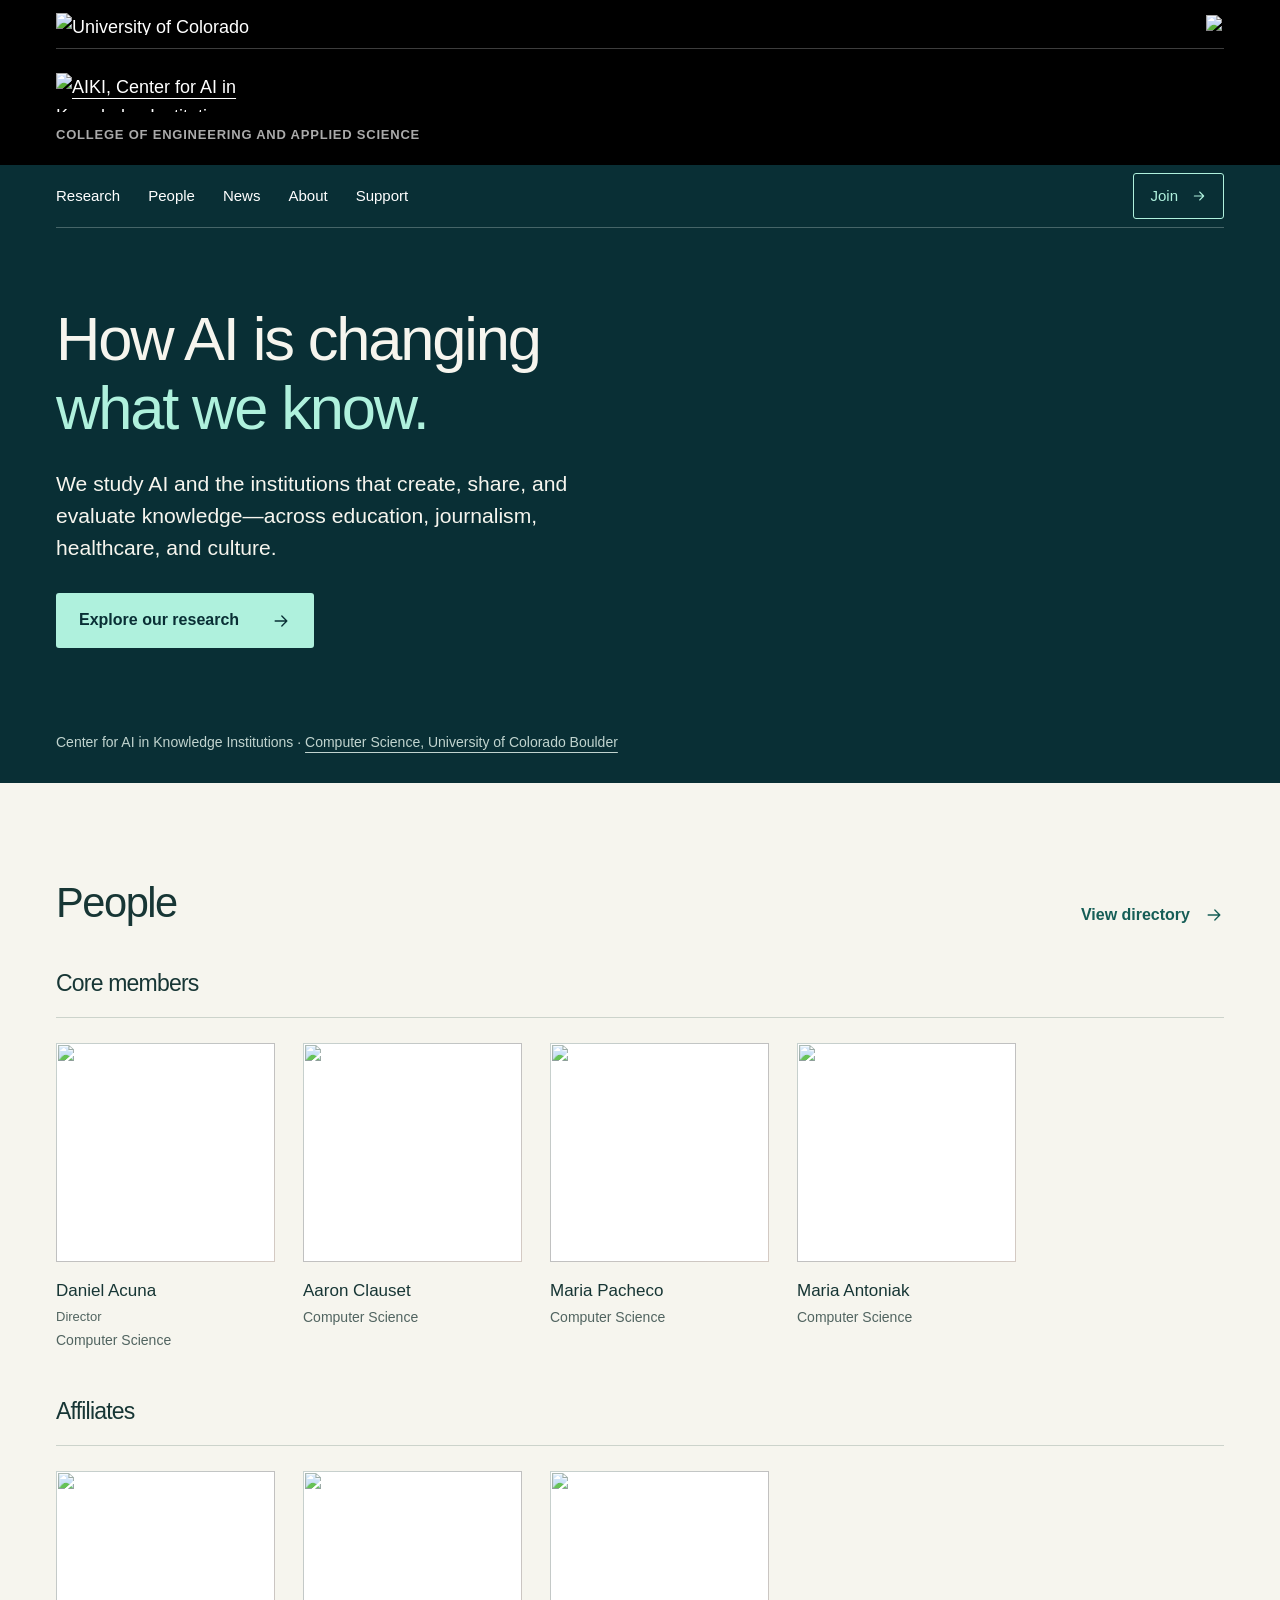
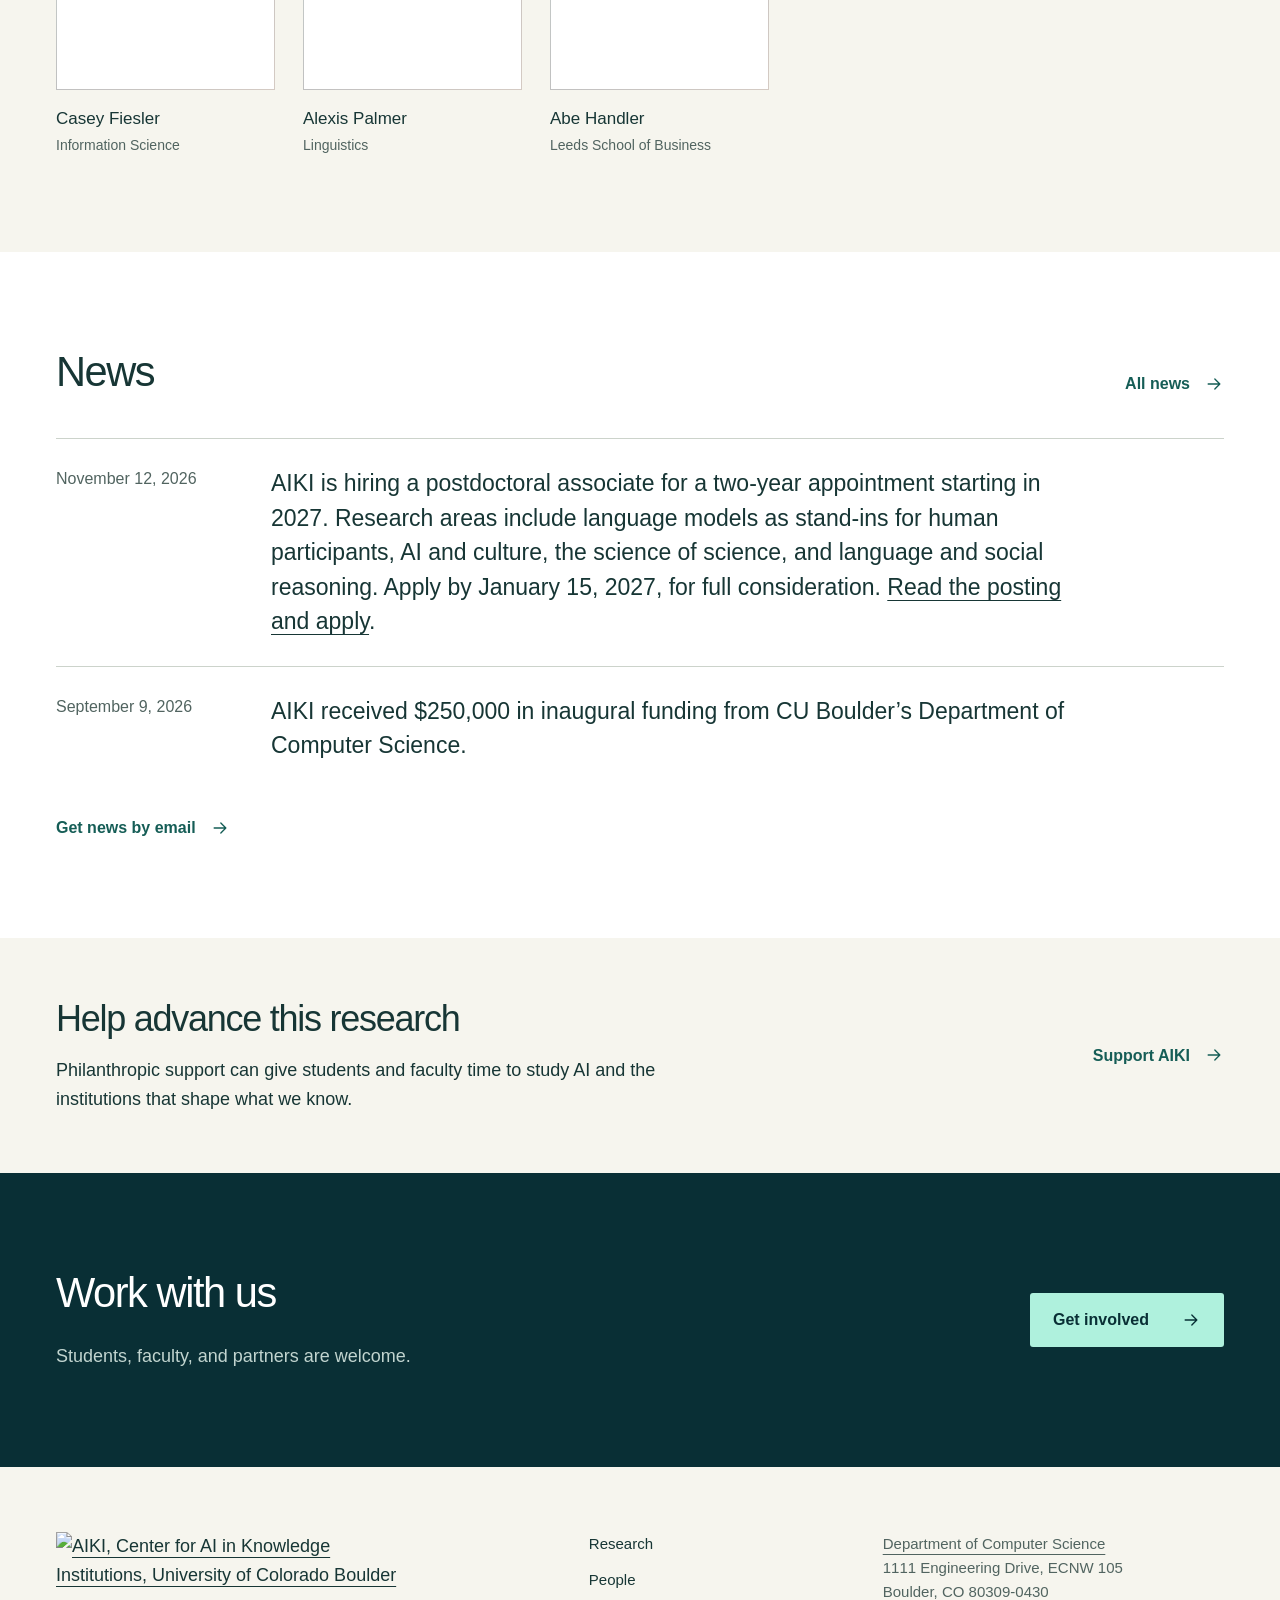
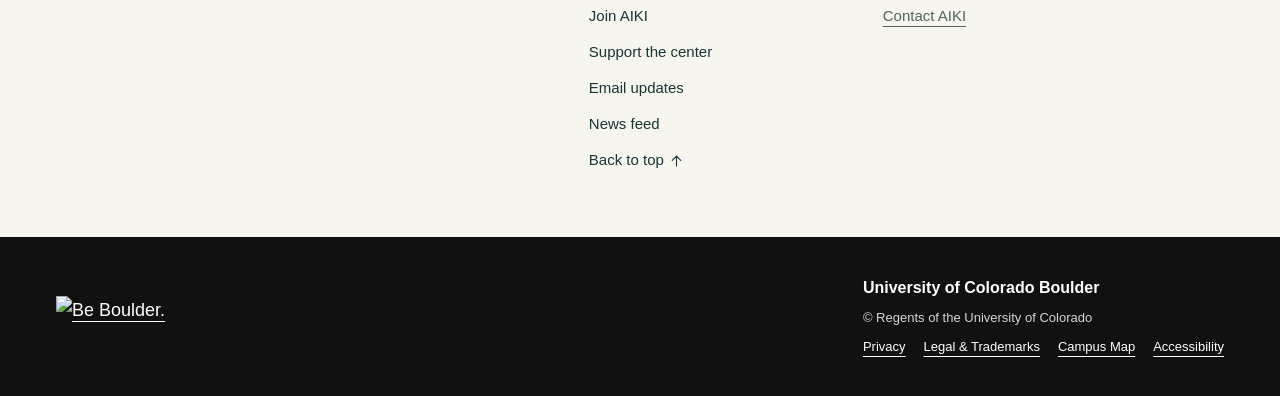
==== commit 7a2ea933: "Publish website" ====
--- a/index.html
+++ b/index.html
@@ -23,7 +23,7 @@
 <meta name="twitter:title" content="Center for AI in Knowledge Institutions – AIKI">
 <meta name="twitter:description" content="AIKI at CU Boulder studies how institutions create and share knowledge, and how AI changes their work.">
 <meta name="twitter:image" content="https://aiki.colorado.edu/assets/images/brand/social-card.png">
-
+<meta name="google-site-verification" content="L3zIqnaYl6tVr_ne4gN2ttTr0TymOTIFCJhXpHp7yp4">
 <script type="application/ld+json">
 {
   "@context": "https://schema.org",
@@ -349,6 +349,7 @@
   </section>
   <section class="news-section section-space"><div class="wrap"><div class="section-heading"><h2>News</h2><a class="text-link" href="/news/">All news <svg class="arrow-icon" width="20" height="20" viewBox="0 0 24 24" fill="none" aria-hidden="true"><path d="M5 12h14m-6-6 6 6-6 6" stroke="currentColor" stroke-width="1.6" stroke-linecap="round" stroke-linejoin="round" /></svg>
 </a></div><ul class="news-list">
+<li class="news-item" id="event-f8a412780569969e"><div class="news-date">November 12, 2026</div><div class="news-description">AIKI is hiring a postdoctoral associate for a two-year appointment starting in 2027. Research areas include language models as stand-ins for human participants, AI and culture, the science of science, and language and social reasoning. Apply by January 15, 2027, for full consideration. <a href="https://jobs.colorado.edu/jobs/JobDetail/?jobId=76014">Read the posting and apply</a>.</div></li>
 <li class="news-item" id="event-aiki-inaugural-funding"><div class="news-date">September 9, 2026</div><div class="news-description">AIKI received $250,000 in inaugural funding from CU Boulder’s Department of Computer Science.</div></li>
 </ul>
 <a class="text-link news-subscribe-link" href="/join/#newsletter">Get news by email <svg class="arrow-icon" width="20" height="20" viewBox="0 0 24 24" fill="none" aria-hidden="true"><path d="M5 12h14m-6-6 6 6-6 6" stroke="currentColor" stroke-width="1.6" stroke-linecap="round" stroke-linejoin="round" /></svg>
